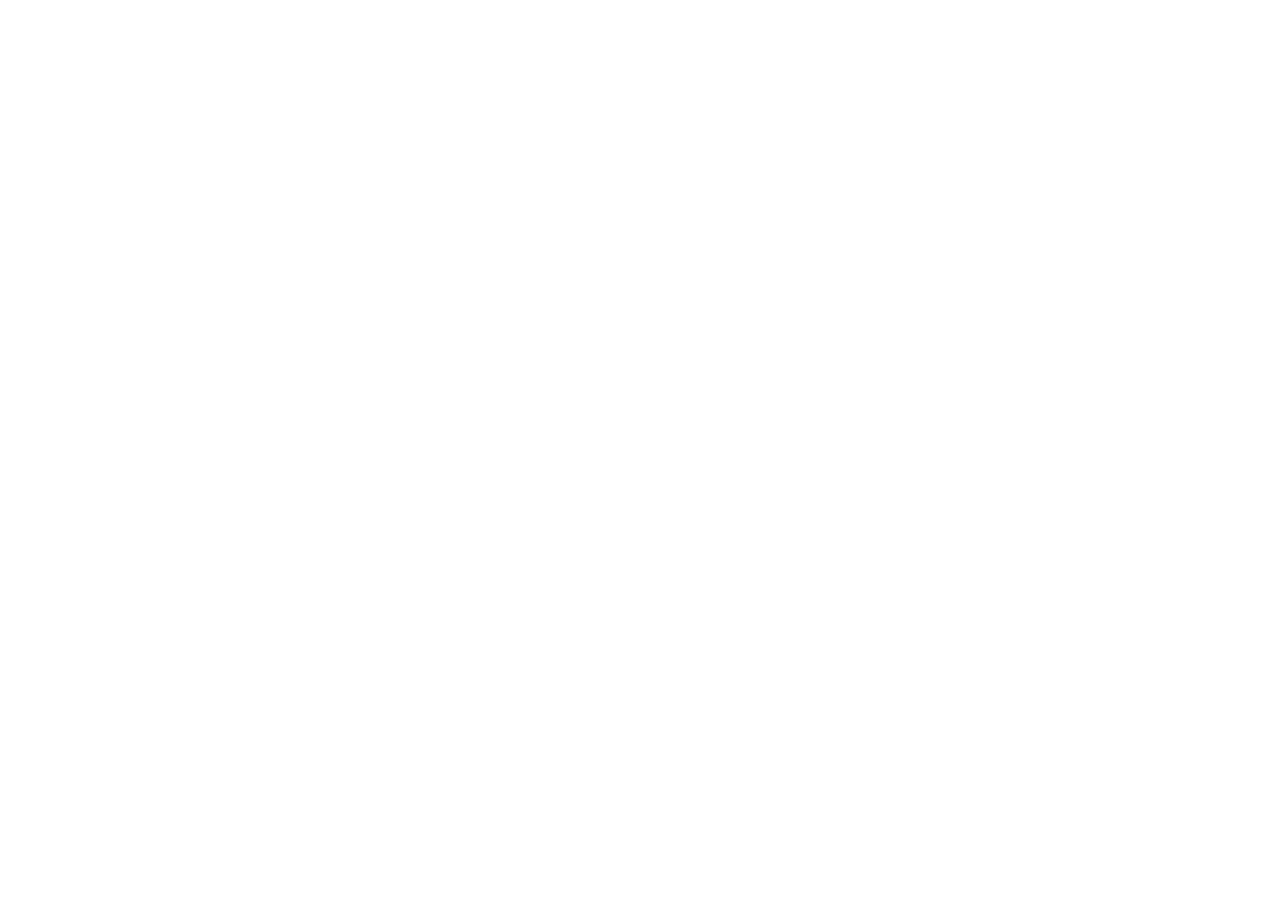
==== index.html @ 5904eb2f "First commit" ====
<!DOCTYPE html>
<html lang="pt-BR">

<head>

    <meta charset="UTF-8">
    <meta name="viewport" content="width=device-width, initial-scale=1.0">
    <title>ig.news</title>

    <link rel="stylesheet" href="css/reset.css">

</head>

<body>
    
</body>

</html>
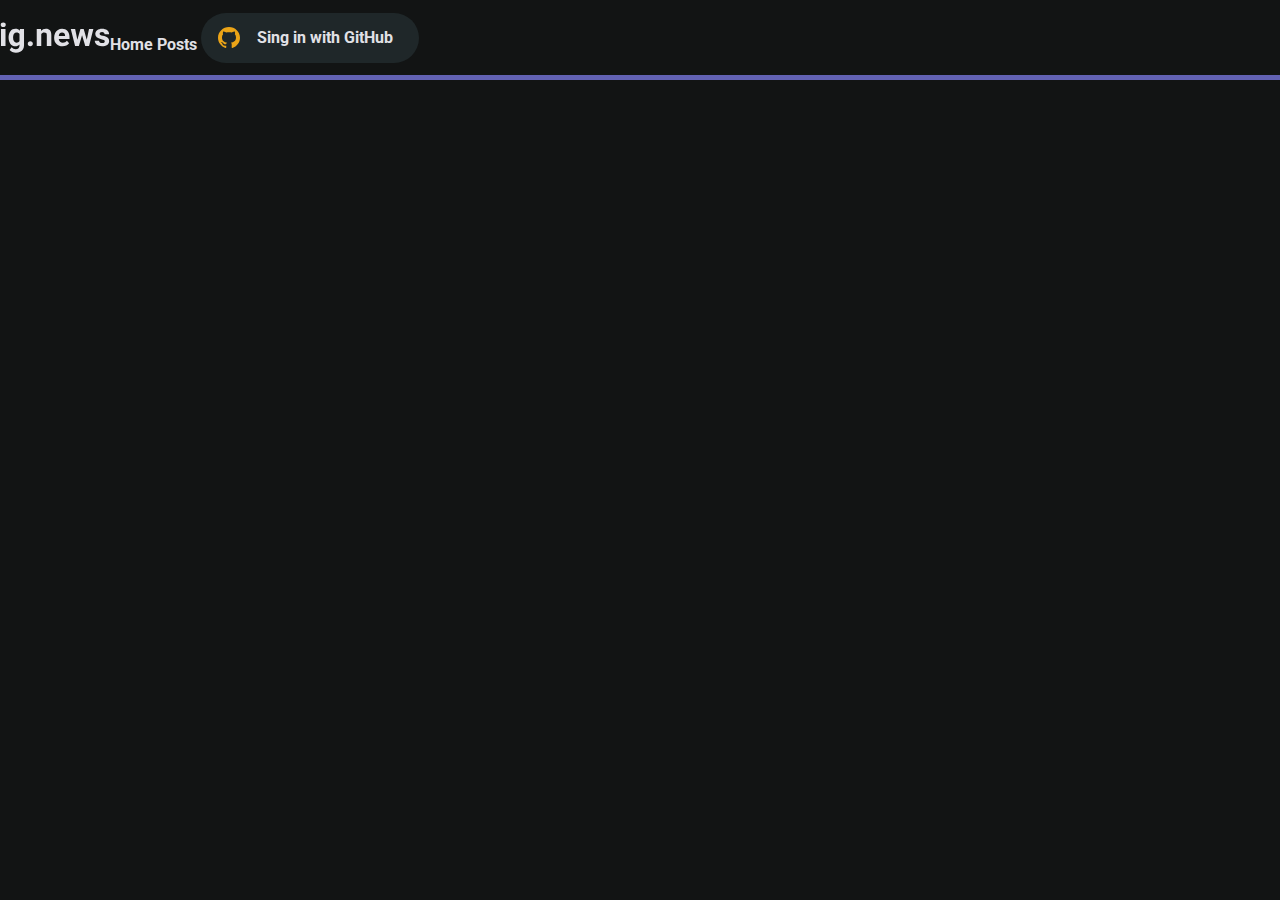
==== commit a5711107: "Create the main-header component" ====
--- a/index.html
+++ b/index.html
@@ -7,12 +7,34 @@
     <meta name="viewport" content="width=device-width, initial-scale=1.0">
     <title>ig.news</title>
 
+    <link rel="preconnect" href="https://fonts.googleapis.com">
+    <link rel="preconnect" href="https://fonts.gstatic.com" crossorigin>
+    <link href="https://fonts.googleapis.com/css2?family=Roboto:wght@300;400;500;700&display=swap" rel="stylesheet">
+
     <link rel="stylesheet" href="css/reset.css">
+    <link rel="stylesheet" href="css/main-header.css">
+    <link rel="stylesheet" href="css/main-action.css">
+    <link rel="stylesheet" href="css/singin-button.css">
 
 </head>
 
 <body>
-    
+
+    <header class="main-header">
+
+        <img src="img/ig.news_logo.svg" alt="Logo do Ig News">
+
+        <nav>
+            <a class="main-action" lang="en">Home</a>
+            <a class="main-action" lang="en">Posts</a>
+            <a class="singin-button">
+                <img src="/img/Github_logo.svg" alt="Logo do GitHub">
+                Sing in with GitHub
+            </a>
+        </nav>
+
+    </header>
+
 </body>
 
 </html>--- a/css/main-header.css
+++ b/css/main-header.css
@@ -0,0 +1,8 @@
+.main-header {
+    box-sizing: border-box;
+    color: #E1E1E6;
+    height: 80px;
+    border-bottom: 5px #6262b3 solid ;
+    display: flex;
+    align-items: center;
+}--- a/css/main-action.css
+++ b/css/main-action.css
@@ -0,0 +1,4 @@
+.main-action {
+    font-size: 16px;
+    font-weight: 700;
+}--- a/css/singin-button.css
+++ b/css/singin-button.css
@@ -0,0 +1,17 @@
+
+.singin-button {
+    display: inline-flex;
+    align-items: center;
+    box-sizing: border-box;
+    font-size: 16px;
+    font-weight: 700;
+    background-color: #1F2729;
+    width: 218px;
+    height: 50px;
+    border-radius: 100px;
+    padding-left: 16px;
+}
+
+.singin-button img {
+    padding-right: 16px;
+}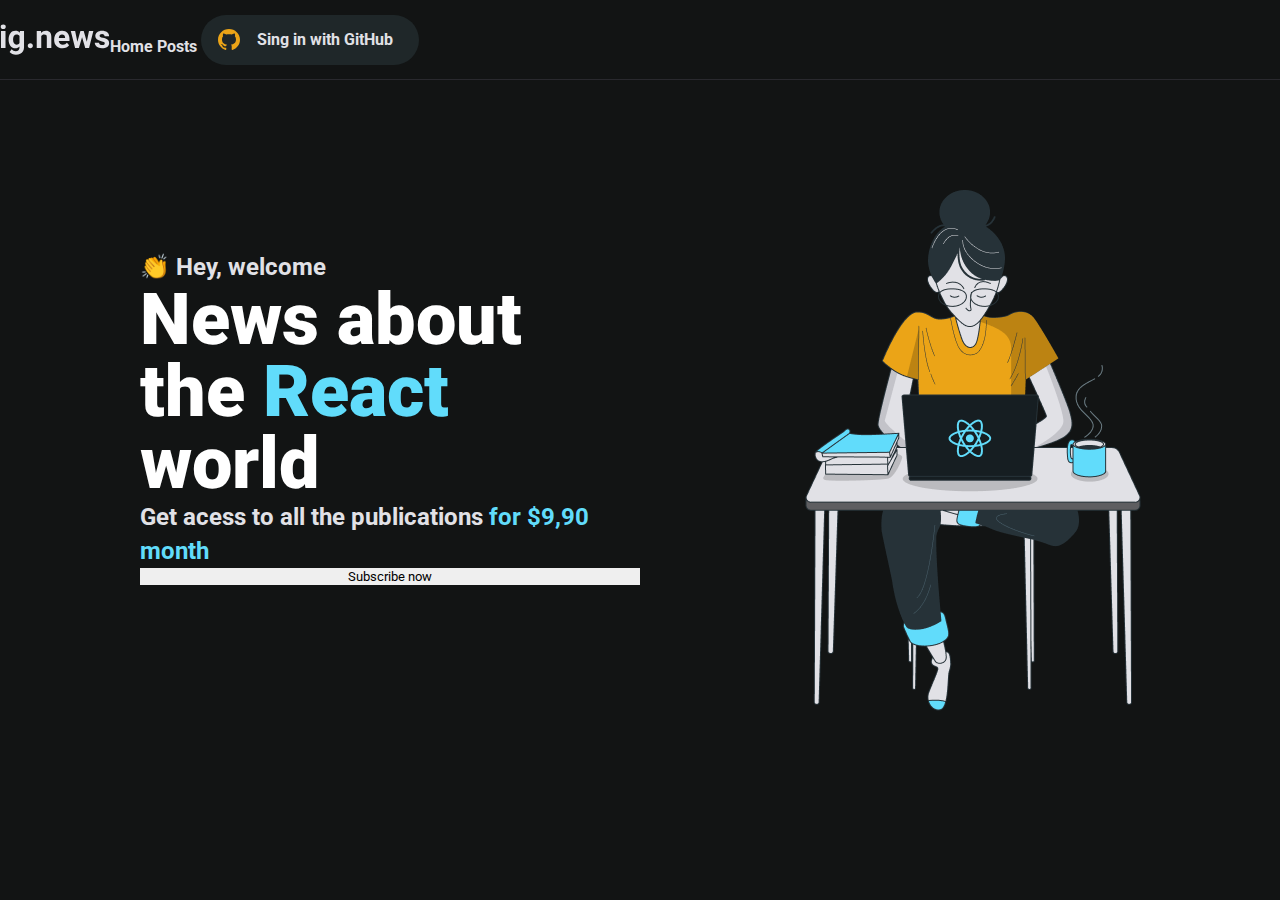
==== commit b44ffc7f: "Create the home section" ====
--- a/index.html
+++ b/index.html
@@ -7,6 +7,8 @@
     <meta name="viewport" content="width=device-width, initial-scale=1.0">
     <title>ig.news</title>
 
+    <link rel="icon" type="image/x-icon" href="/img/favicon.ico">
+
     <link rel="preconnect" href="https://fonts.googleapis.com">
     <link rel="preconnect" href="https://fonts.gstatic.com" crossorigin>
     <link href="https://fonts.googleapis.com/css2?family=Roboto:wght@300;400;500;700&display=swap" rel="stylesheet">
@@ -15,6 +17,10 @@
     <link rel="stylesheet" href="css/main-header.css">
     <link rel="stylesheet" href="css/main-action.css">
     <link rel="stylesheet" href="css/singin-button.css">
+    <link rel="stylesheet" href="css/main-tittle.css">
+    <link rel="stylesheet" href="css/main-subtittle.css">
+    <link rel="stylesheet" href="css/main-wrapper.css">
+    <link rel="stylesheet" href="css/home.css">
 
 </head>
 
@@ -35,6 +41,26 @@
 
     </header>
 
+        <section class="home">
+
+            <div class="main-wrapper">
+
+                <h2 class="main-tittle -second">&#128079 Hey, welcome</h2>
+
+                <h1 class="main-tittle">News about the <span>React</span> world</h1>
+
+                <h2 class="main-tittle -second">Get acess to all the publications <span>for $9,90 month</span></h2>
+
+                <button>Subscribe now</button>
+
+            </div>
+
+            <img src="/img/Ilustra.png" alt="">
+
+        </section>
+
+    
+
 </body>
 
 </html>--- a/css/main-header.css
+++ b/css/main-header.css
@@ -2,7 +2,7 @@
     box-sizing: border-box;
     color: #E1E1E6;
     height: 80px;
-    border-bottom: 5px #6262b3 solid ;
+    border-bottom: 1px #29292E solid ;
     display: flex;
     align-items: center;
 }--- a/css/main-tittle.css
+++ b/css/main-tittle.css
@@ -0,0 +1,17 @@
+.main-tittle {
+    font-size: 72px;
+    font-weight: 900;
+    line-height: 72px;
+    color: #FFF;
+}
+
+.main-tittle span {
+    color: #61DCFB;
+}
+
+.main-tittle.-second {
+    color: #E1E1E6;
+    font-size: 24px;
+    font-weight: 700;
+    line-height: 34px;
+}--- a/css/main-wrapper.css
+++ b/css/main-wrapper.css
@@ -0,0 +1,8 @@
+.main-wrapper {
+    box-sizing: border-box;
+    display: flex;
+    flex-direction: column;
+    width: 500px;
+    height: 420px;
+    padding-top: 60px;
+}--- a/css/home.css
+++ b/css/home.css
@@ -0,0 +1,8 @@
+.home {
+    display: flex;
+    justify-content: center;
+    gap: 165px;
+    width: 100%;
+    height: 100%;
+    margin-top: 110px;
+}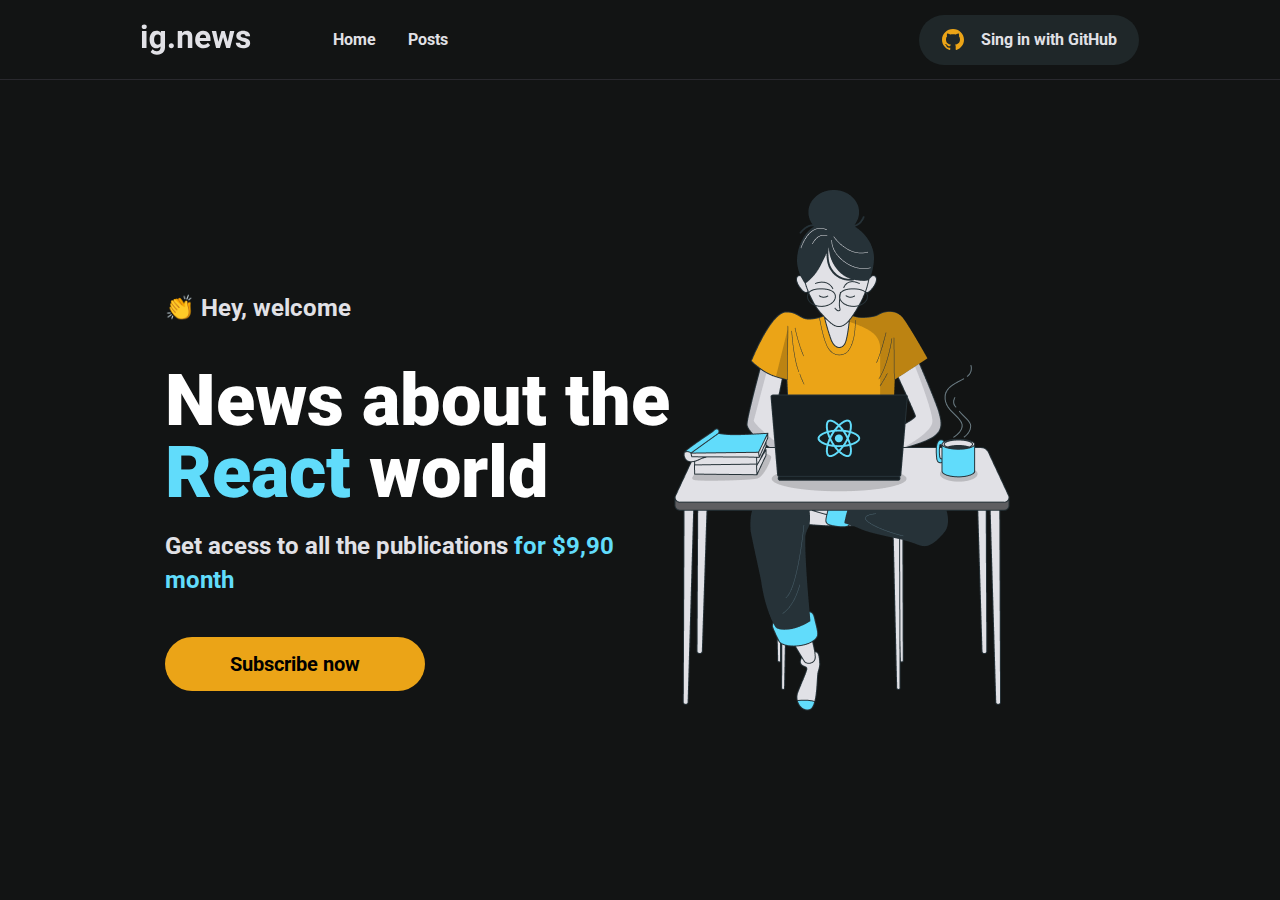
==== commit 1128fbc0: "Refatored the home page" ====
--- a/index.html
+++ b/index.html
@@ -20,44 +20,45 @@
     <link rel="stylesheet" href="css/main-tittle.css">
     <link rel="stylesheet" href="css/main-subtittle.css">
     <link rel="stylesheet" href="css/main-wrapper.css">
-    <link rel="stylesheet" href="css/home.css">
+    <link rel="stylesheet" href="css/main-home.css">
 
 </head>
 
 <body>
 
     <header class="main-header">
+    
+        <nav class="main-action">
+            <img class="logo" src="img/ig.news_logo.svg" alt="Logo do Ig News">
+    
+            <a href="/index.html" lang="en">Home</a>
+            <a href="/posts.html" lang="en">Posts</a>
+        </nav>
+    
+        <a href="/" class="singin-button">
+            <img src="img/Github_logo.svg" alt="Logo do GitHub">
+            Sing in with GitHub
+        </a>
+    
+    </header>
+    
+    <section class="main-home">
+    
+        <div class="main-wrapper">
+    
+            <h2 class="main-tittle -second">&#128079 Hey, welcome</h2>
+    
+            <h1 class="main-tittle">News about the <span>React</span> world</h1>
+    
+            <h2 class="main-tittle -second">Get acess to all the publications <span>for $9,90 month</span></h2>
+    
+            <button>Subscribe now</button>
+    
+        </div>
+    
+        <img src="img/Ilustra.png" alt="Imagem ilustrativa de uma mulher no computador">
 
-        <img src="img/ig.news_logo.svg" alt="Logo do Ig News">
-
-        <nav>
-            <a class="main-action" lang="en">Home</a>
-            <a class="main-action" lang="en">Posts</a>
-            <a class="singin-button">
-                <img src="/img/Github_logo.svg" alt="Logo do GitHub">
-                Sing in with GitHub
-            </a>
-        </nav>
-
-    </header>
-
-        <section class="home">
-
-            <div class="main-wrapper">
-
-                <h2 class="main-tittle -second">&#128079 Hey, welcome</h2>
-
-                <h1 class="main-tittle">News about the <span>React</span> world</h1>
-
-                <h2 class="main-tittle -second">Get acess to all the publications <span>for $9,90 month</span></h2>
-
-                <button>Subscribe now</button>
-
-            </div>
-
-            <img src="/img/Ilustra.png" alt="">
-
-        </section>
+    </section>
 
     
 
--- a/css/main-header.css
+++ b/css/main-header.css
@@ -1,8 +1,10 @@
 .main-header {
     box-sizing: border-box;
-    color: #E1E1E6;
-    height: 80px;
-    border-bottom: 1px #29292E solid ;
     display: flex;
     align-items: center;
+    justify-content: space-between;
+    height: 80px;
+    color: #E1E1E6;
+    border-bottom: 1px #29292E solid ;
+    padding: 24px 11%;
 }--- a/css/main-action.css
+++ b/css/main-action.css
@@ -1,4 +1,27 @@
 .main-action {
+    display: inline-flex;
+    justify-content: center;
+    align-items: center;
     font-size: 16px;
     font-weight: 700;
+    column-gap: 32px;
+}
+
+.main-action a:hover {
+    text-decoration: underline #EBA417;
+    text-underline-offset: 32px;
+    border-top-left-radius: 10px; 
+    border-top-right-radius: 10px;
+}
+
+/* .main-action.-underline a:hover{
+    text-decoration: none;
+    border-bottom: 1px solid rgb(255, 255, 255);
+    padding-bottom: 20px;
+    border-top-left-radius: 10px; 
+    border-top-right-radius: 220px;
+  } */
+
+.main-action img {
+    margin-right: 50px;
 }--- a/css/singin-button.css
+++ b/css/singin-button.css
@@ -1,17 +1,19 @@
 
 .singin-button {
     display: inline-flex;
+    justify-content: center;
     align-items: center;
-    box-sizing: border-box;
+    column-gap: 16px;
     font-size: 16px;
     font-weight: 700;
+    width: 220px;
+    height: 50px;
     background-color: #1F2729;
-    width: 218px;
-    height: 50px;
+    color: #E1E1E6;
     border-radius: 100px;
-    padding-left: 16px;
+    cursor: pointer;
 }
 
-.singin-button img {
-    padding-right: 16px;
+.singin-button:hover {
+    color: #EBA417;
 }--- a/css/main-wrapper.css
+++ b/css/main-wrapper.css
@@ -2,7 +2,28 @@
     box-sizing: border-box;
     display: flex;
     flex-direction: column;
-    width: 500px;
+    width: 600px;
     height: 420px;
-    padding-top: 60px;
-}+    margin-top: 60px;
+}
+
+.main-wrapper .main-tittle.-second{
+    margin-top: 20px;
+    margin-bottom: 40px;
+}
+
+.main-wrapper button {
+    background-color: #EBA417;
+    width: 260px;
+    height: 65px;
+    border-radius: 100px;
+    font-size: 20px;
+    font-weight: 700;
+    cursor: pointer;
+    transition: transform 100ms cubic-bezier(.45,.97,.68,2.48);
+}
+
+.main-wrapper button:hover {
+    transform: scale(1.04);
+}
+
--- a/css/main-home.css
+++ b/css/main-home.css
@@ -0,0 +1,8 @@
+.main-home {
+    display: flex;
+    justify-content: space-around;
+    align-items: center;
+    height: 100%;  /* conversar com murillo sobre esse height e margins */
+    margin: 110px 270px 0 165px;
+}
+
